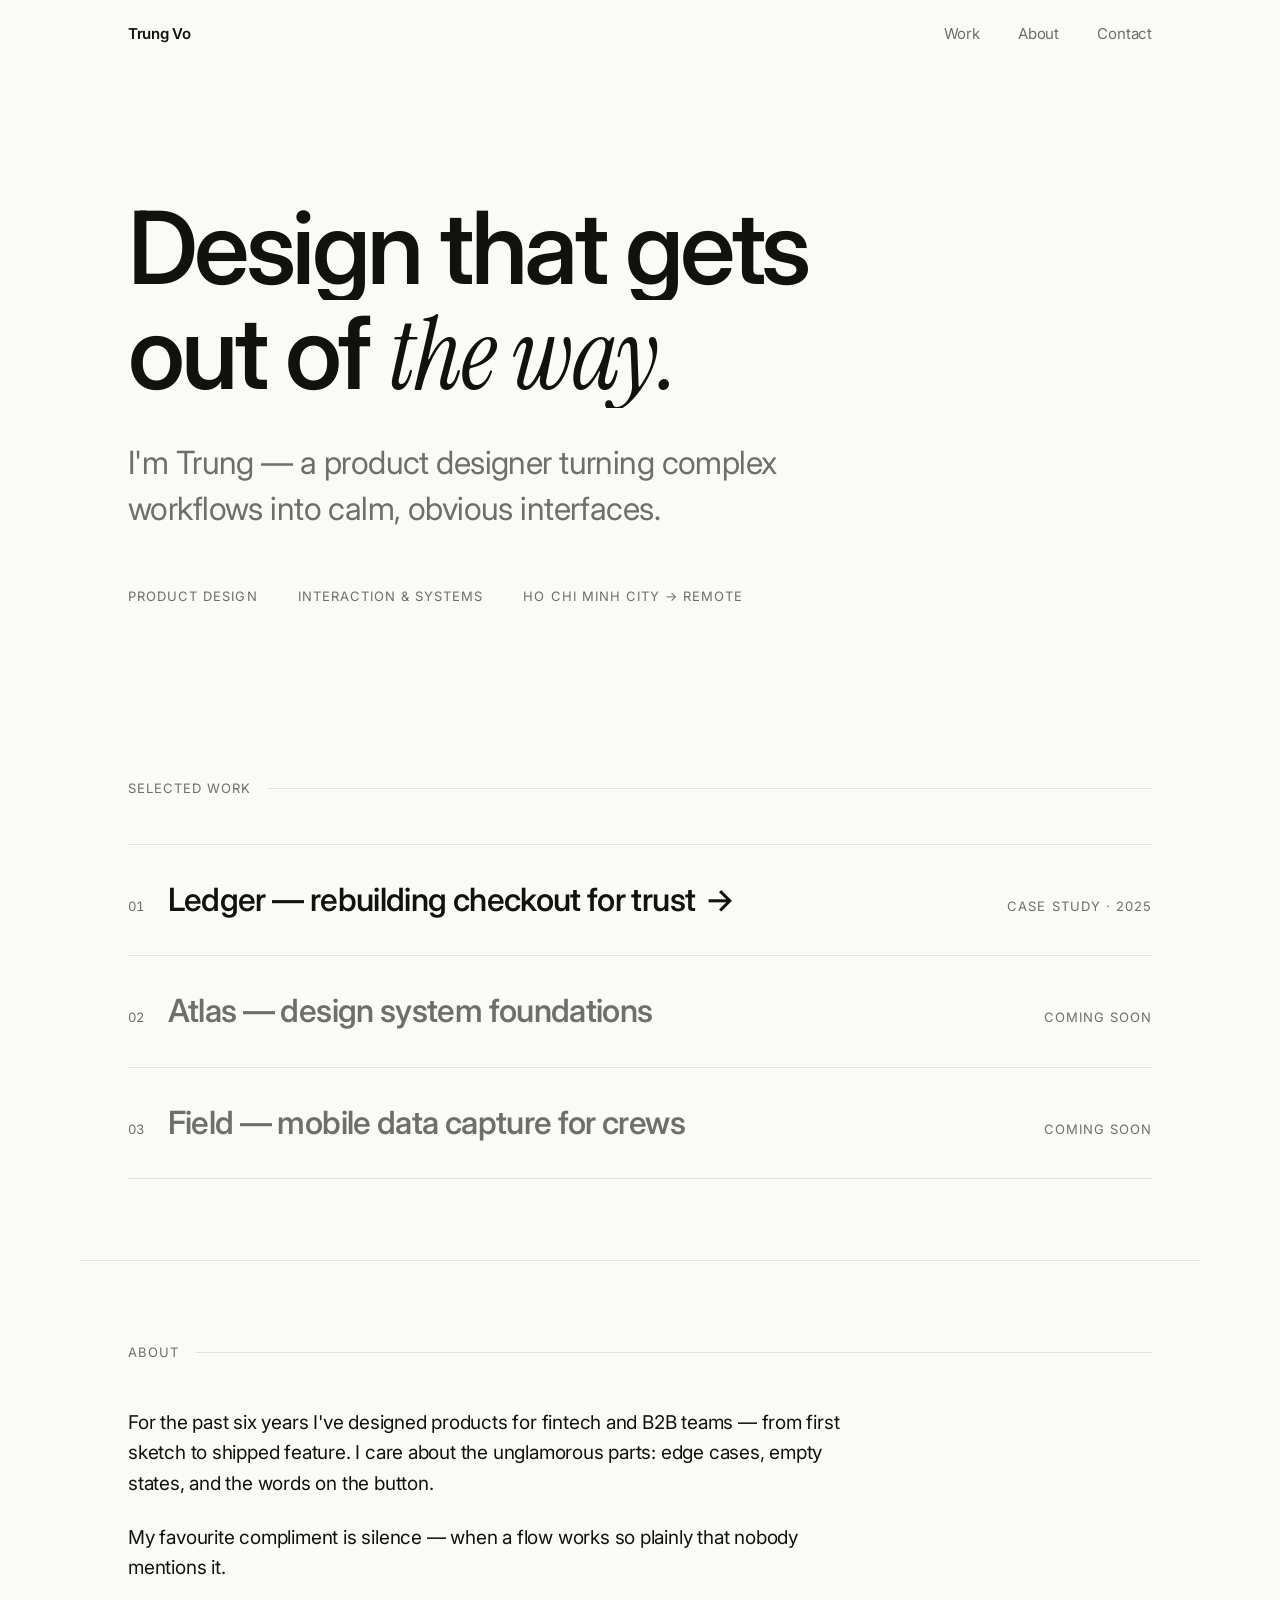
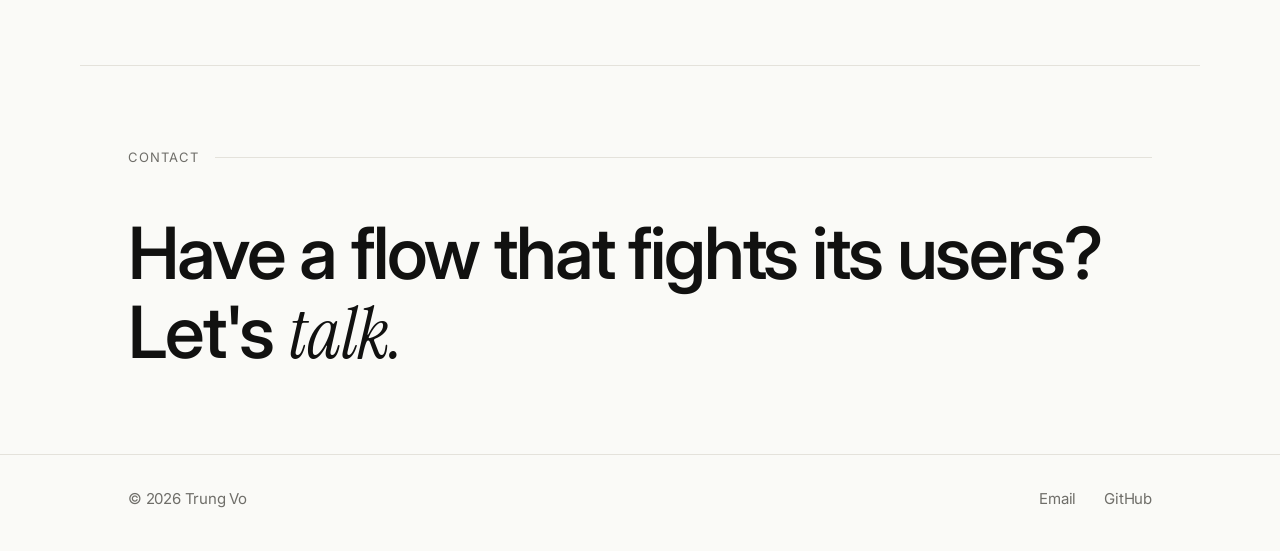
==== case-study/index.html @ b2ffa121 "Add minimalist portfolio with checkout case study Hand-built static site (no dependencies) in case-s" ====
<!doctype html>
<html lang="en">
<head>
  <meta charset="utf-8">
  <meta name="viewport" content="width=device-width, initial-scale=1">
  <meta name="description" content="Trung Vo — product designer crafting calm, useful interfaces. Selected work and case studies.">
  <meta name="view-transition" content="same-origin">
  <title>Trung Vo — Product Designer</title>

  <link rel="preconnect" href="https://fonts.googleapis.com">
  <link rel="preconnect" href="https://fonts.gstatic.com" crossorigin>
  <link href="https://fonts.googleapis.com/css2?family=Inter:opsz,wght@14..32,400..650&family=Instrument+Serif:ital@1&display=swap" rel="stylesheet">

  <link rel="stylesheet" href="styles.css">
</head>
<body>
  <a class="skip-link" href="#main">Skip to content</a>

  <header class="site-header" data-header>
    <div class="container">
      <a class="wordmark" href="index.html">Trung Vo</a>
      <nav class="site-nav" aria-label="Primary">
        <a class="u-link" href="#work">Work</a>
        <a class="u-link" href="#about">About</a>
        <a class="u-link" href="mailto:trungvanvo.823@gmail.com">Contact</a>
      </nav>
    </div>
  </header>

  <main id="main">

    <section class="hero container">
      <h1>
        <span class="mask"><span class="line" style="--d:0s">Design that gets</span></span>
        <span class="mask"><span class="line" style="--d:.08s">out of <em class="serif">the way.</em></span></span>
      </h1>
      <p class="lede">
        <span class="mask"><span class="line" style="--d:.2s">I'm Trung — a product designer turning complex</span></span>
        <span class="mask"><span class="line" style="--d:.26s">workflows into calm, obvious interfaces.</span></span>
      </p>
      <div class="hero-meta">
        <span class="mask"><span class="line" style="--d:.4s">Product Design</span></span>
        <span class="mask"><span class="line" style="--d:.46s">Interaction &amp; Systems</span></span>
        <span class="mask"><span class="line" style="--d:.52s">Ho Chi Minh City → Remote</span></span>
      </div>
    </section>

    <section class="section container" id="work">
      <p class="kicker" data-reveal>Selected work</p>
      <ul class="work-list">
        <li class="work-row" data-reveal>
          <a href="case-study.html">
            <span class="num">01</span>
            <span class="title">Ledger — rebuilding checkout for trust<span class="arrow" aria-hidden="true">→</span></span>
            <span class="tag">Case study · 2025</span>
          </a>
        </li>
        <li class="work-row is-soon" data-reveal style="--d:.08s">
          <a href="#" aria-disabled="true" tabindex="-1">
            <span class="num">02</span>
            <span class="title">Atlas — design system foundations</span>
            <span class="tag">Coming soon</span>
          </a>
        </li>
        <li class="work-row is-soon" data-reveal style="--d:.16s">
          <a href="#" aria-disabled="true" tabindex="-1">
            <span class="num">03</span>
            <span class="title">Field — mobile data capture for crews</span>
            <span class="tag">Coming soon</span>
          </a>
        </li>
      </ul>
    </section>

    <section class="section container" id="about">
      <p class="kicker" data-reveal>About</p>
      <div class="prose" data-reveal style="--d:.08s">
        <p>
          For the past six years I've designed products for fintech and B2B teams —
          from first sketch to shipped feature. I care about the unglamorous parts:
          edge cases, empty states, and the words on the button.
        </p>
        <p>
          My favourite compliment is silence — when a flow works so plainly
          that nobody mentions it.
        </p>
      </div>
    </section>

    <section class="section container" id="contact">
      <p class="kicker" data-reveal>Contact</p>
      <p class="contact-line" data-reveal style="--d:.08s">
        Have a flow that fights its users?<br>
        <a class="u-link" href="mailto:trungvanvo.823@gmail.com">Let's <em class="serif">talk.</em></a>
      </p>
    </section>

  </main>

  <footer class="site-footer">
    <div class="container">
      <span>© 2026 Trung Vo</span>
      <nav aria-label="Footer">
        <a class="u-link" href="mailto:trungvanvo.823@gmail.com">Email</a>
        <a class="u-link" href="https://github.com/trungvo-ux" rel="noopener">GitHub</a>
      </nav>
    </div>
  </footer>

  <script src="script.js" defer></script>
</body>
</html>
---- case-study/styles.css ----
/* ------------------------------------------------------------------
   Minimal portfolio — design tokens & base
   Type: Inter (UI) + Instrument Serif (display accents)
   Motion: expo-out reveals, respectful of prefers-reduced-motion
------------------------------------------------------------------- */

:root {
  --bg: #fafaf7;
  --ink: #111110;
  --ink-2: #6f6e69;
  --line: #e4e2db;
  --accent: #2447ff;
  --surface: #f1f0ea;

  --font-sans: "Inter", -apple-system, BlinkMacSystemFont, "Segoe UI", sans-serif;
  --font-serif: "Instrument Serif", Georgia, serif;

  --w-max: 1120px;
  --gutter: clamp(1.25rem, 4vw, 3rem);

  --ease-out: cubic-bezier(0.16, 1, 0.3, 1);
  --dur: 0.9s;

  --text-xs: 0.8125rem;
  --text-sm: 0.9375rem;
  --text-md: clamp(1.0625rem, 1rem + 0.3vw, 1.1875rem);
  --text-lg: clamp(1.375rem, 1.1rem + 1.2vw, 2rem);
  --text-xl: clamp(2.25rem, 1.4rem + 4vw, 4.5rem);
  --text-2xl: clamp(2.75rem, 1.5rem + 6vw, 6.5rem);
}

@media (prefers-color-scheme: dark) {
  :root {
    --bg: #131312;
    --ink: #f2f1ec;
    --ink-2: #94928a;
    --line: #2a2a27;
    --accent: #7e96ff;
    --surface: #1c1c1a;
  }
}

/* soft cross-fade between pages (progressive enhancement) */
@view-transition { navigation: auto; }
::view-transition-old(root),
::view-transition-new(root) {
  animation-duration: 0.35s;
  animation-timing-function: ease;
}

* { box-sizing: border-box; margin: 0; padding: 0; }

html {
  scroll-behavior: smooth;
  -webkit-text-size-adjust: 100%;
}

body {
  font-family: var(--font-sans);
  font-size: var(--text-md);
  line-height: 1.6;
  letter-spacing: -0.011em;
  color: var(--ink);
  background: var(--bg);
  -webkit-font-smoothing: antialiased;
  text-rendering: optimizeLegibility;
}

::selection { background: var(--accent); color: #fff; }

img, svg { display: block; max-width: 100%; }

a {
  color: inherit;
  text-decoration: none;
}

:focus-visible {
  outline: 2px solid var(--accent);
  outline-offset: 4px;
  border-radius: 2px;
}

.container {
  max-width: var(--w-max);
  margin-inline: auto;
  padding-inline: var(--gutter);
}

.serif {
  font-family: var(--font-serif);
  font-style: italic;
  font-weight: 400;
  letter-spacing: -0.01em;
}

/* ---------- skip link ---------- */

.skip-link {
  position: absolute;
  top: -100%;
  left: var(--gutter);
  z-index: 100;
  padding: 0.5rem 1rem;
  background: var(--ink);
  color: var(--bg);
  font-size: var(--text-sm);
  border-radius: 0 0 6px 6px;
  transition: top 0.2s var(--ease-out);
}
.skip-link:focus { top: 0; }

/* ---------- header ---------- */

.site-header {
  position: sticky;
  top: 0;
  z-index: 50;
  background: color-mix(in srgb, var(--bg) 84%, transparent);
  backdrop-filter: blur(12px);
  -webkit-backdrop-filter: blur(12px);
  border-bottom: 1px solid transparent;
  transition: border-color 0.4s ease;
}
.site-header.is-scrolled { border-bottom-color: var(--line); }

.site-header .container {
  display: flex;
  align-items: center;
  justify-content: space-between;
  height: 4.25rem;
}

.wordmark {
  font-size: var(--text-sm);
  font-weight: 600;
  letter-spacing: -0.02em;
}

.site-nav {
  display: flex;
  gap: clamp(1.25rem, 3vw, 2.5rem);
  font-size: var(--text-sm);
  color: var(--ink-2);
}

/* link underline that draws in from the left */
.u-link {
  position: relative;
  transition: color 0.3s ease;
}
.u-link::after {
  content: "";
  position: absolute;
  left: 0;
  bottom: -3px;
  width: 100%;
  height: 1px;
  background: currentColor;
  transform: scaleX(0);
  transform-origin: right center;
  transition: transform 0.45s var(--ease-out);
}
.u-link:hover { color: var(--ink); }
.u-link:hover::after,
.u-link[aria-current]::after {
  transform: scaleX(1);
  transform-origin: left center;
}

/* ---------- reading progress (case study) ---------- */

.progress {
  position: fixed;
  inset: 0 0 auto 0;
  z-index: 60;
  height: 2px;
  background: var(--accent);
  transform: scaleX(0);
  transform-origin: left center;
  pointer-events: none;
}

/* ---------- hero ---------- */

.hero {
  padding-block: clamp(5rem, 14vh, 9rem) clamp(4rem, 10vh, 7rem);
}

.hero h1 {
  font-size: var(--text-2xl);
  font-weight: 550;
  line-height: 1.04;
  letter-spacing: -0.035em;
  text-wrap: balance;
  max-width: 14ch;
}

.hero .lede {
  margin-top: 2rem;
  max-width: 44ch;
  font-size: var(--text-lg);
  line-height: 1.45;
  letter-spacing: -0.018em;
  color: var(--ink-2);
  text-wrap: pretty;
}

.hero-meta {
  display: flex;
  flex-wrap: wrap;
  gap: 0.5rem 2.5rem;
  margin-top: clamp(2.5rem, 6vh, 4rem);
  font-size: var(--text-xs);
  text-transform: uppercase;
  letter-spacing: 0.08em;
  color: var(--ink-2);
}

/* line-mask reveal: each .line is wrapped in an overflow-hidden mask */
.mask {
  display: block;
  overflow: hidden;
}
.mask > .line {
  display: block;
  transform: translateY(110%);
}
.is-loaded .mask > .line {
  animation: rise var(--dur) var(--ease-out) forwards;
  animation-delay: var(--d, 0s);
}
@keyframes rise {
  to { transform: translateY(0); }
}

/* ---------- section scaffolding ---------- */

.section {
  padding-block: clamp(3.5rem, 9vh, 6.5rem);
}

.section + .section { border-top: 1px solid var(--line); }

.kicker {
  display: flex;
  align-items: baseline;
  gap: 1rem;
  margin-bottom: clamp(2rem, 5vh, 3.5rem);
  font-size: var(--text-xs);
  text-transform: uppercase;
  letter-spacing: 0.08em;
  color: var(--ink-2);
}
.kicker::after {
  content: "";
  flex: 1;
  height: 1px;
  background: var(--line);
  align-self: center;
}

/* ---------- work index ---------- */

.work-list { list-style: none; }

.work-row {
  border-bottom: 1px solid var(--line);
}
.work-row:first-child { border-top: 1px solid var(--line); }

.work-row a {
  display: grid;
  grid-template-columns: auto 1fr auto;
  align-items: baseline;
  gap: 1.5rem;
  padding-block: clamp(1.5rem, 4vh, 2.25rem);
  transition: padding-left 0.5s var(--ease-out);
}
.work-row a:hover { padding-left: 0.75rem; }

.work-row .num {
  font-size: var(--text-xs);
  color: var(--ink-2);
  font-variant-numeric: tabular-nums;
}

.work-row .title {
  font-size: var(--text-lg);
  font-weight: 550;
  letter-spacing: -0.02em;
  line-height: 1.2;
}

.work-row .tag {
  font-size: var(--text-xs);
  text-transform: uppercase;
  letter-spacing: 0.08em;
  color: var(--ink-2);
  white-space: nowrap;
}

.work-row .arrow {
  display: inline-block;
  margin-left: 0.6rem;
  transition: transform 0.45s var(--ease-out);
}
.work-row a:hover .arrow { transform: translateX(6px); }

.work-row.is-soon a {
  pointer-events: none;
  color: var(--ink-2);
}

/* ---------- about / contact ---------- */

.prose {
  max-width: 62ch;
  text-wrap: pretty;
}
.prose p + p { margin-top: 1.25em; }
.prose a {
  color: var(--accent);
  border-bottom: 1px solid color-mix(in srgb, var(--accent) 35%, transparent);
  transition: border-color 0.3s ease;
}
.prose a:hover { border-bottom-color: var(--accent); }

.contact-line {
  font-size: var(--text-xl);
  font-weight: 550;
  letter-spacing: -0.03em;
  line-height: 1.1;
  text-wrap: balance;
}

/* ---------- footer ---------- */

.site-footer {
  border-top: 1px solid var(--line);
  padding-block: 2rem 2.5rem;
  font-size: var(--text-sm);
  color: var(--ink-2);
}
.site-footer .container {
  display: flex;
  flex-wrap: wrap;
  justify-content: space-between;
  gap: 0.75rem 2rem;
}
.site-footer nav { display: flex; gap: 1.75rem; }

/* ==================================================================
   Case study
================================================================== */

.cs-hero { padding-block: clamp(4.5rem, 12vh, 8rem) 0; }

.cs-hero .back {
  display: inline-flex;
  align-items: center;
  gap: 0.5rem;
  font-size: var(--text-sm);
  color: var(--ink-2);
  margin-bottom: clamp(2rem, 6vh, 3.5rem);
  transition: color 0.3s ease;
}
.cs-hero .back:hover { color: var(--ink); }

.cs-hero h1 {
  font-size: var(--text-xl);
  font-weight: 550;
  line-height: 1.06;
  letter-spacing: -0.03em;
  max-width: 18ch;
  text-wrap: balance;
}

.cs-meta {
  display: grid;
  grid-template-columns: repeat(auto-fit, minmax(9rem, 1fr));
  gap: 1.5rem 2rem;
  margin-top: clamp(2.5rem, 6vh, 4rem);
  padding-block: 1.75rem;
  border-block: 1px solid var(--line);
}
.cs-meta dt {
  font-size: var(--text-xs);
  text-transform: uppercase;
  letter-spacing: 0.08em;
  color: var(--ink-2);
  margin-bottom: 0.35rem;
}
.cs-meta dd { font-size: var(--text-sm); font-weight: 500; }

/* figures — abstract CSS compositions stand in for screens */

.figure {
  margin-block: clamp(2.5rem, 7vh, 4.5rem);
}
.figure .frame {
  position: relative;
  overflow: hidden;
  border-radius: 14px;
  background: var(--surface);
  border: 1px solid var(--line);
  aspect-ratio: 16 / 9;
}
.figure.is-tall .frame { aspect-ratio: 4 / 3; }
.figure figcaption {
  margin-top: 0.9rem;
  font-size: var(--text-xs);
  color: var(--ink-2);
  letter-spacing: 0.01em;
}

/* inner mock canvases */
.mock {
  position: absolute;
  inset: 0;
  display: grid;
  place-items: center;
}
.mock .card {
  width: min(62%, 520px);
  border-radius: 12px;
  background: var(--bg);
  border: 1px solid var(--line);
  box-shadow: 0 24px 60px -24px rgb(0 0 0 / 0.18);
  padding: clamp(1rem, 3vw, 2rem);
  display: grid;
  gap: 0.9rem;
}
.mock .bar {
  height: 0.7rem;
  border-radius: 99px;
  background: var(--line);
}
.mock .bar.w-60 { width: 60%; }
.mock .bar.w-40 { width: 40%; }
.mock .bar.w-80 { width: 80%; }
.mock .bar.accent { background: var(--accent); height: 2.4rem; border-radius: 8px; }

.mock.is-duo {
  gap: 4%;
  grid-auto-flow: column;
}
.mock.is-duo .card { width: clamp(160px, 34%, 320px); }

/* article body */

.cs-body {
  display: grid;
  grid-template-columns: minmax(0, 1fr);
  gap: 0;
}

.cs-section { padding-block: clamp(2.5rem, 7vh, 4.5rem); }
.cs-section + .cs-section { border-top: 1px solid var(--line); }

.cs-grid {
  display: grid;
  grid-template-columns: minmax(0, 1fr);
  gap: 2rem;
}
@media (min-width: 860px) {
  .cs-grid {
    grid-template-columns: minmax(0, 0.9fr) minmax(0, 1.6fr);
    gap: clamp(2rem, 6vw, 5rem);
  }
}

.cs-grid h2 {
  font-size: var(--text-lg);
  font-weight: 550;
  letter-spacing: -0.02em;
  line-height: 1.2;
  position: sticky;
  top: 5.5rem;
  align-self: start;
}

.stat-row {
  display: grid;
  grid-template-columns: repeat(auto-fit, minmax(10rem, 1fr));
  gap: 1px;
  background: var(--line);
  border: 1px solid var(--line);
  border-radius: 14px;
  overflow: hidden;
  margin-block: clamp(2.5rem, 7vh, 4rem);
}
.stat {
  background: var(--bg);
  padding: clamp(1.5rem, 4vw, 2.25rem);
}
.stat .value {
  font-size: var(--text-xl);
  font-weight: 550;
  letter-spacing: -0.03em;
  line-height: 1;
  font-variant-numeric: tabular-nums;
}
.stat .label {
  margin-top: 0.6rem;
  font-size: var(--text-sm);
  color: var(--ink-2);
}

.pull-quote {
  font-family: var(--font-serif);
  font-style: italic;
  font-size: var(--text-lg);
  line-height: 1.35;
  letter-spacing: -0.01em;
  max-width: 30ch;
  margin-block: clamp(2.5rem, 7vh, 4rem);
  text-wrap: balance;
}
.pull-quote cite {
  display: block;
  margin-top: 1rem;
  font-family: var(--font-sans);
  font-style: normal;
  font-size: var(--text-xs);
  text-transform: uppercase;
  letter-spacing: 0.08em;
  color: var(--ink-2);
}

ul.checks { list-style: none; display: grid; gap: 0.75rem; }
ul.checks li {
  position: relative;
  padding-left: 1.6rem;
}
ul.checks li::before {
  content: "—";
  position: absolute;
  left: 0;
  color: var(--accent);
}

/* next project */

.next {
  padding-block: clamp(4rem, 12vh, 7rem);
  border-top: 1px solid var(--line);
}
.next a {
  display: block;
}
.next .label {
  font-size: var(--text-xs);
  text-transform: uppercase;
  letter-spacing: 0.08em;
  color: var(--ink-2);
  margin-bottom: 1rem;
}
.next .title {
  font-size: var(--text-xl);
  font-weight: 550;
  letter-spacing: -0.03em;
  line-height: 1.05;
}
.next .arrow {
  display: inline-block;
  transition: transform 0.45s var(--ease-out);
}
.next a:hover .arrow { transform: translateX(10px); }

/* ==================================================================
   Scroll reveal
================================================================== */

[data-reveal] {
  opacity: 0;
  transform: translateY(24px);
  transition:
    opacity 0.8s var(--ease-out),
    transform 0.8s var(--ease-out);
  transition-delay: var(--d, 0s);
}
[data-reveal].is-visible {
  opacity: 1;
  transform: none;
}

/* figures get a gentle settle-scale on top of the fade */
.figure[data-reveal] .frame {
  transform: scale(1.02);
  transition: transform 1.1s var(--ease-out);
}
.figure[data-reveal].is-visible .frame { transform: scale(1); }

/* ==================================================================
   Reduced motion — collapse all animation to simple fades or none
================================================================== */

@media (prefers-reduced-motion: reduce) {
  html { scroll-behavior: auto; }

  ::view-transition-old(root),
  ::view-transition-new(root) { animation: none; }

  .mask > .line { transform: none; }
  .is-loaded .mask > .line { animation: none; }

  [data-reveal] {
    opacity: 1;
    transform: none;
    transition: none;
  }
  .figure[data-reveal] .frame { transform: none; transition: none; }

  .work-row a,
  .work-row .arrow,
  .next .arrow,
  .u-link::after { transition: none; }
}
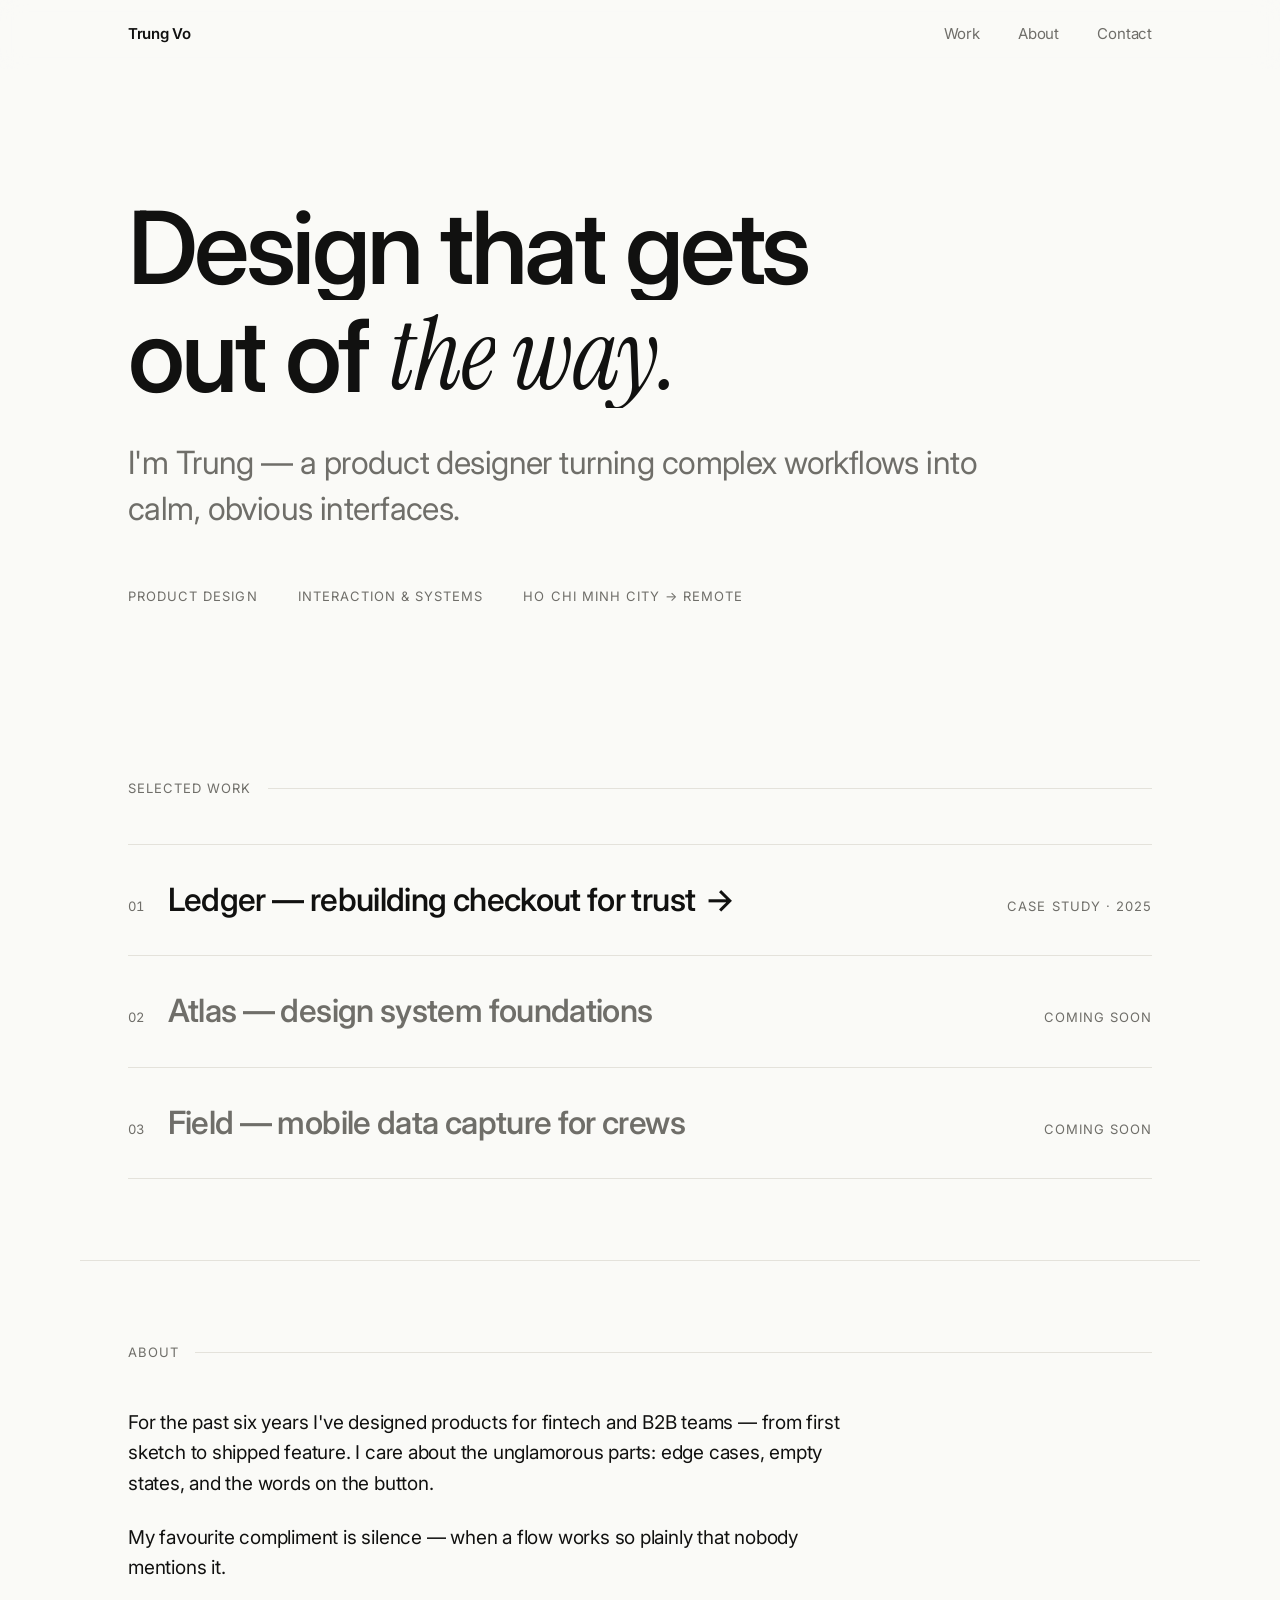
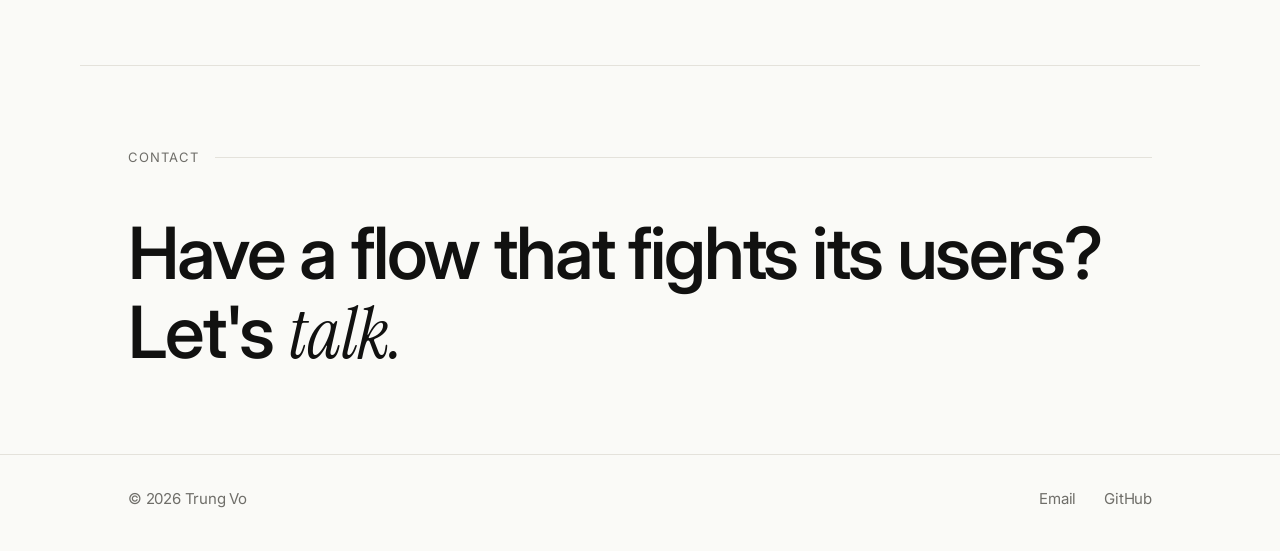
==== commit e263d1bc: "Replace hard-coded line masks with runtime word-split reveal Hand-tuned line breaks wrapped awkwardl" ====
--- a/case-study/index.html
+++ b/case-study/index.html
@@ -6,6 +6,8 @@
   <meta name="description" content="Trung Vo — product designer crafting calm, useful interfaces. Selected work and case studies.">
   <meta name="view-transition" content="same-origin">
   <title>Trung Vo — Product Designer</title>
+
+  <script>document.documentElement.classList.add("js")</script>
 
   <link rel="preconnect" href="https://fonts.googleapis.com">
   <link rel="preconnect" href="https://fonts.gstatic.com" crossorigin>
@@ -30,18 +32,14 @@
   <main id="main">
 
     <section class="hero container">
-      <h1>
-        <span class="mask"><span class="line" style="--d:0s">Design that gets</span></span>
-        <span class="mask"><span class="line" style="--d:.08s">out of <em class="serif">the way.</em></span></span>
-      </h1>
-      <p class="lede">
-        <span class="mask"><span class="line" style="--d:.2s">I'm Trung — a product designer turning complex</span></span>
-        <span class="mask"><span class="line" style="--d:.26s">workflows into calm, obvious interfaces.</span></span>
+      <h1 data-split>Design that gets out of <em class="serif">the way.</em></h1>
+      <p class="lede" data-split data-delay="0.25">
+        I'm Trung — a product designer turning complex workflows into calm, obvious interfaces.
       </p>
       <div class="hero-meta">
-        <span class="mask"><span class="line" style="--d:.4s">Product Design</span></span>
-        <span class="mask"><span class="line" style="--d:.46s">Interaction &amp; Systems</span></span>
-        <span class="mask"><span class="line" style="--d:.52s">Ho Chi Minh City → Remote</span></span>
+        <span data-split data-delay="0.5">Product Design</span>
+        <span data-split data-delay="0.56">Interaction &amp; Systems</span>
+        <span data-split data-delay="0.62">Ho Chi Minh City → Remote</span>
       </div>
     </section>
 
--- a/case-study/styles.css
+++ b/case-study/styles.css
@@ -217,16 +217,21 @@
   color: var(--ink-2);
 }
 
-/* line-mask reveal: each .line is wrapped in an overflow-hidden mask */
-.mask {
-  display: block;
+/* word-mask reveal: script.js wraps each word of [data-split] in an
+   overflow-hidden mask so the rise survives any line wrapping.
+   Hidden pre-split only when JS is running (html.js) to avoid FOUC. */
+.js [data-split]:not(.is-split) { opacity: 0; }
+
+.mask-w {
+  display: inline-block;
   overflow: hidden;
-}
-.mask > .line {
-  display: block;
-  transform: translateY(110%);
-}
-.is-loaded .mask > .line {
+  vertical-align: bottom;
+}
+.mask-w > .w {
+  display: inline-block;
+  transform: translateY(115%);
+}
+.is-loaded .mask-w > .w {
   animation: rise var(--dur) var(--ease-out) forwards;
   animation-delay: var(--d, 0s);
 }
@@ -602,8 +607,9 @@
   ::view-transition-old(root),
   ::view-transition-new(root) { animation: none; }
 
-  .mask > .line { transform: none; }
-  .is-loaded .mask > .line { animation: none; }
+  .js [data-split]:not(.is-split) { opacity: 1; }
+  .mask-w > .w { transform: none; }
+  .is-loaded .mask-w > .w { animation: none; }
 
   [data-reveal] {
     opacity: 1;
